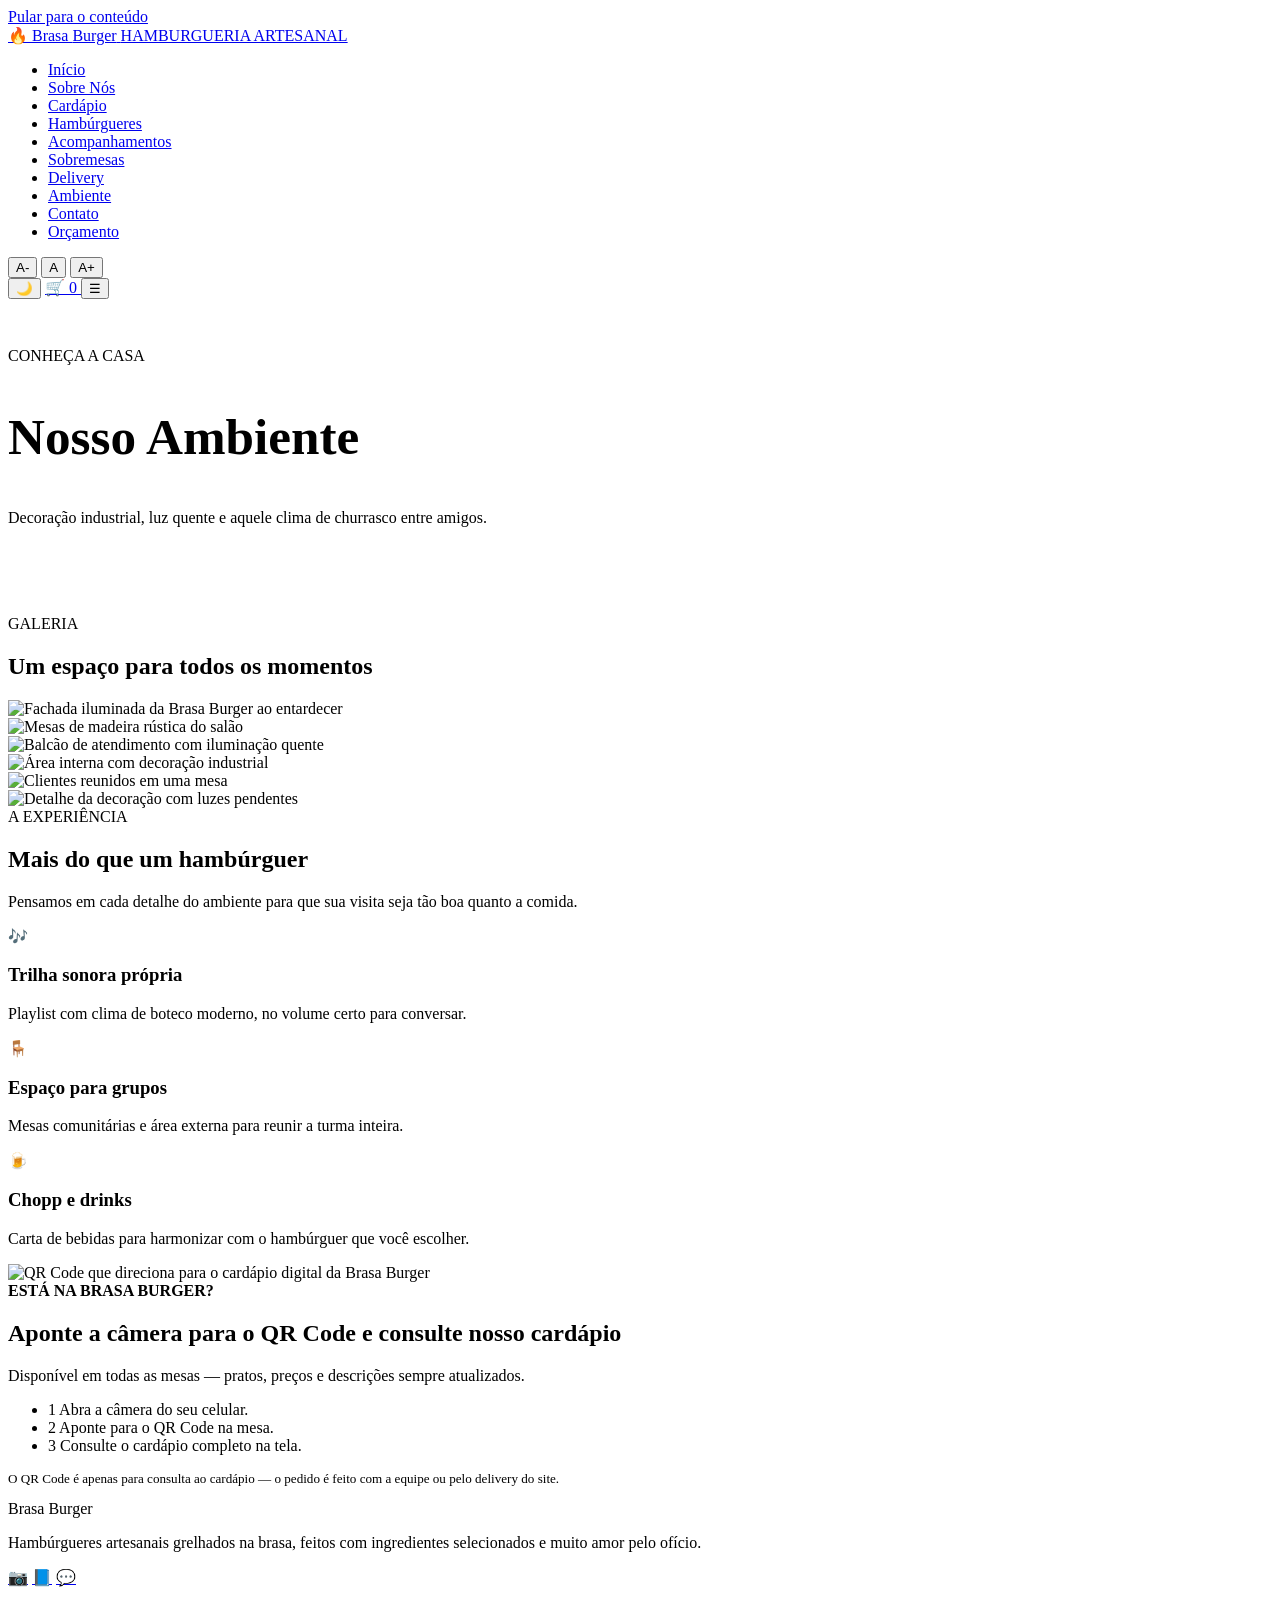
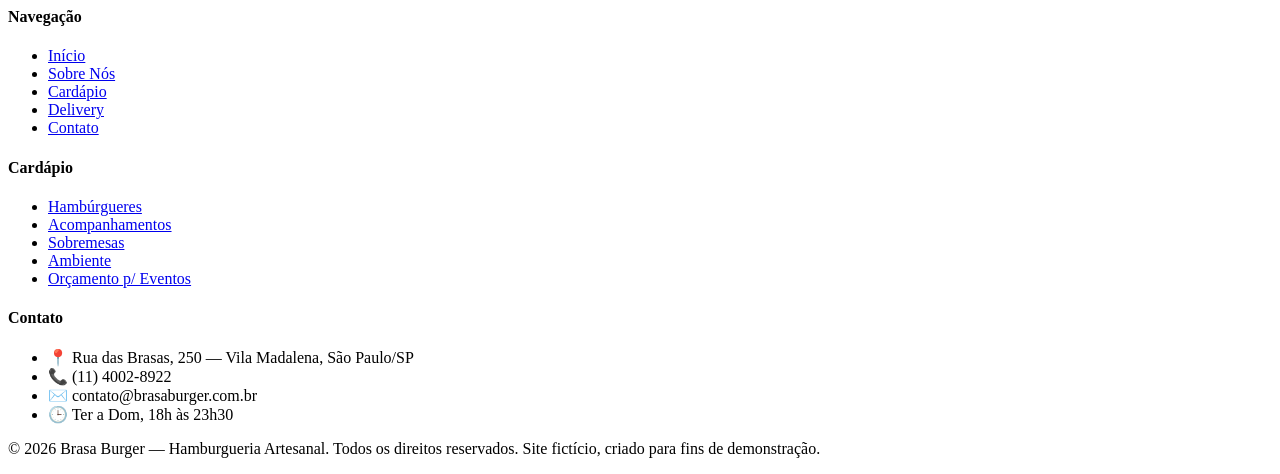
==== ambiente.html @ a55f93aa "Add files via upload" ====
<!DOCTYPE html>
<html lang="pt-BR">
<head>
  <meta charset="UTF-8">
  <meta name="viewport" content="width=device-width, initial-scale=1.0">
  <title>Ambiente | Brasa Burger</title>
  <meta name="description" content="Conheça o ambiente aconchegante e a decoração industrial da Brasa Burger.">
  <link rel="icon" href="data:image/svg+xml,<svg xmlns=%22http://www.w3.org/2000/svg%22 viewBox=%220 0 100 100%22><text y=%22.9em%22 font-size=%2290%22>🔥</text></svg>">
  <link rel="stylesheet" href="css/style.css">
  
</head>
<body>
  <a class="skip-link" href="#conteudo">Pular para o conteúdo</a>
  <header class="site-header">
    <div class="container header-inner">
      <a href="index.html" class="logo" aria-label="Brasa Burger - página inicial">
        🔥 Brasa <span class="brasa-fire">Burger</span>
        <span class="logo-tag">HAMBURGUERIA ARTESANAL</span>
      </a>

      <nav class="main-nav" id="main-nav" aria-label="Navegação principal">
        <ul>
          <li><a href="index.html">Início</a></li>
          <li><a href="sobre.html">Sobre Nós</a></li>
          <li><a href="cardapio.html">Cardápio</a></li>
          <li><a href="hamburgueres.html">Hambúrgueres</a></li>
          <li><a href="acompanhamentos.html">Acompanhamentos</a></li>
          <li><a href="sobremesas.html">Sobremesas</a></li>
          <li><a href="delivery.html">Delivery</a></li>
          <li><a href="ambiente.html" aria-current="page">Ambiente</a></li>
          <li><a href="contato.html">Contato</a></li>
          <li><a href="orcamento.html">Orçamento</a></li>
        </ul>
      </nav>

      <div class="header-actions">
        <div class="a11y-controls" role="group" aria-label="Ajustar tamanho da fonte">
          <button type="button" data-font="dec" aria-label="Diminuir fonte">A-</button>
          <button type="button" data-font="reset" aria-label="Tamanho de fonte padrão">A</button>
          <button type="button" data-font="inc" aria-label="Aumentar fonte">A+</button>
        </div>
        <button type="button" class="theme-toggle" aria-label="Ativar modo escuro">🌙</button>
        <a href="delivery.html" class="cart-link" aria-label="Ver carrinho de delivery">
          🛒
          <span class="cart-count" data-cart-count aria-hidden="true">0</span>
        </a>
        <button type="button" class="menu-toggle" aria-expanded="false" aria-controls="main-nav" aria-label="Abrir menu de navegação">☰</button>
      </div>
    </div>
  </header>

  <main id="conteudo">

    <section class="hero" style="padding:3rem 0 2.5rem;">
      <div class="container">
        <span class="hero-eyebrow">CONHEÇA A CASA</span>
        <h1 style="font-size:clamp(2.2rem,5vw,3.2rem);">Nosso Ambiente</h1>
        <p class="hero-lead">Decoração industrial, luz quente e aquele clima de churrasco entre amigos.</p>
      </div>
    </section>

    <section style="padding-top:2rem;">
      <div class="container">
        <div class="section-head">
          <span class="eyebrow">GALERIA</span>
          <h2>Um espaço para todos os momentos</h2>
        </div>
        <div class="galeria-grid">
          <div class="galeria-item big"><img src="https://images.unsplash.com/photo-1552566626-52f8b828add9?auto=format&fit=crop&w=900&q=80" alt="Fachada iluminada da Brasa Burger ao entardecer"></div>
          <div class="galeria-item"><img src="https://images.unsplash.com/photo-1414235077428-338989a2e8c0?auto=format&fit=crop&w=500&q=80" alt="Mesas de madeira rústica do salão"></div>
          <div class="galeria-item"><img src="https://images.unsplash.com/photo-1517248135467-4c7edcad34c4?auto=format&fit=crop&w=500&q=80" alt="Balcão de atendimento com iluminação quente"></div>
          <div class="galeria-item"><img src="https://images.unsplash.com/photo-1466978913421-dad2ebd01d17?auto=format&fit=crop&w=500&q=80" alt="Área interna com decoração industrial"></div>
          <div class="galeria-item"><img src="https://images.unsplash.com/photo-1466978913421-dad2ebd01d17?auto=format&fit=crop&w=500&q=80" alt="Clientes reunidos em uma mesa"></div>
          <div class="galeria-item"><img src="https://images.unsplash.com/photo-1414235077428-338989a2e8c0?auto=format&fit=crop&w=500&q=80" alt="Detalhe da decoração com luzes pendentes"></div>
        </div>
      </div>
    </section>

    <section class="section-alt" aria-labelledby="experiencia-titulo">
      <div class="container">
        <div class="section-head center">
          <span class="eyebrow">A EXPERIÊNCIA</span>
          <h2 id="experiencia-titulo">Mais do que um hambúrguer</h2>
          <p>Pensamos em cada detalhe do ambiente para que sua visita seja tão boa quanto a comida.</p>
        </div>
        <div class="grid grid-3">
          <div class="feature-card reveal">
            <span class="icon">🎶</span>
            <h3>Trilha sonora própria</h3>
            <p>Playlist com clima de boteco moderno, no volume certo para conversar.</p>
          </div>
          <div class="feature-card reveal">
            <span class="icon">🪑</span>
            <h3>Espaço para grupos</h3>
            <p>Mesas comunitárias e área externa para reunir a turma inteira.</p>
          </div>
          <div class="feature-card reveal">
            <span class="icon">🍺</span>
            <h3>Chopp e drinks</h3>
            <p>Carta de bebidas para harmonizar com o hambúrguer que você escolher.</p>
          </div>
        </div>
      </div>
    </section>

    <section aria-labelledby="qr-amb-titulo">
      <div class="container">
        <div class="qr-section">
          <div class="qr-box">
            <img src="https://api.qrserver.com/v1/create-qr-code/?size=220x220&color=1a1410&data=https://brasaburger.com.br/cardapio.html" alt="QR Code que direciona para o cardápio digital da Brasa Burger" width="190" height="190">
          </div>
          <div>
            <span class="eyebrow" style="color:var(--dourado);font-weight:800;display:block;margin-bottom:.5rem;">ESTÁ NA BRASA BURGER?</span>
            <h2 id="qr-amb-titulo">Aponte a câmera para o QR Code e consulte nosso cardápio</h2>
            <p>Disponível em todas as mesas — pratos, preços e descrições sempre atualizados.</p>
            <ul class="qr-steps">
              <li><span class="num">1</span> Abra a câmera do seu celular.</li>
              <li><span class="num">2</span> Aponte para o QR Code na mesa.</li>
              <li><span class="num">3</span> Consulte o cardápio completo na tela.</li>
            </ul>
            <p style="font-size:0.82rem;margin-top:1rem;">O QR Code é apenas para consulta ao cardápio — o pedido é feito com a equipe ou pelo delivery do site.</p>
          </div>
        </div>
      </div>
    </section>

  </main>
  <footer class="site-footer">
    <div class="container footer-grid">
      <div>
        <div class="footer-logo">Brasa <span>Burger</span></div>
        <p>Hambúrgueres artesanais grelhados na brasa, feitos com ingredientes selecionados e muito amor pelo ofício.</p>
        <div class="footer-social">
          <a href="https://instagram.com" target="_blank" rel="noopener" aria-label="Instagram da Brasa Burger">📷</a>
          <a href="https://facebook.com" target="_blank" rel="noopener" aria-label="Facebook da Brasa Burger">📘</a>
          <a href="https://wa.me/5511999998888" target="_blank" rel="noopener" aria-label="WhatsApp da Brasa Burger">💬</a>
        </div>
      </div>
      <div>
        <h4>Navegação</h4>
        <ul>
          <li><a href="index.html">Início</a></li>
          <li><a href="sobre.html">Sobre Nós</a></li>
          <li><a href="cardapio.html">Cardápio</a></li>
          <li><a href="delivery.html">Delivery</a></li>
          <li><a href="contato.html">Contato</a></li>
        </ul>
      </div>
      <div>
        <h4>Cardápio</h4>
        <ul>
          <li><a href="hamburgueres.html">Hambúrgueres</a></li>
          <li><a href="acompanhamentos.html">Acompanhamentos</a></li>
          <li><a href="sobremesas.html">Sobremesas</a></li>
          <li><a href="ambiente.html">Ambiente</a></li>
          <li><a href="orcamento.html">Orçamento p/ Eventos</a></li>
        </ul>
      </div>
      <div>
        <h4>Contato</h4>
        <ul>
          <li>📍 Rua das Brasas, 250 — Vila Madalena, São Paulo/SP</li>
          <li>📞 (11) 4002-8922</li>
          <li>✉️ contato@brasaburger.com.br</li>
          <li>🕒 Ter a Dom, 18h às 23h30</li>
        </ul>
      </div>
    </div>
    <div class="container footer-bottom">
      <p class="mb-0">&copy; 2026 Brasa Burger — Hamburgueria Artesanal. Todos os direitos reservados. Site fictício, criado para fins de demonstração.</p>
    </div>
  </footer>

  <script src="js/script.js"></script>
</body>
</html>
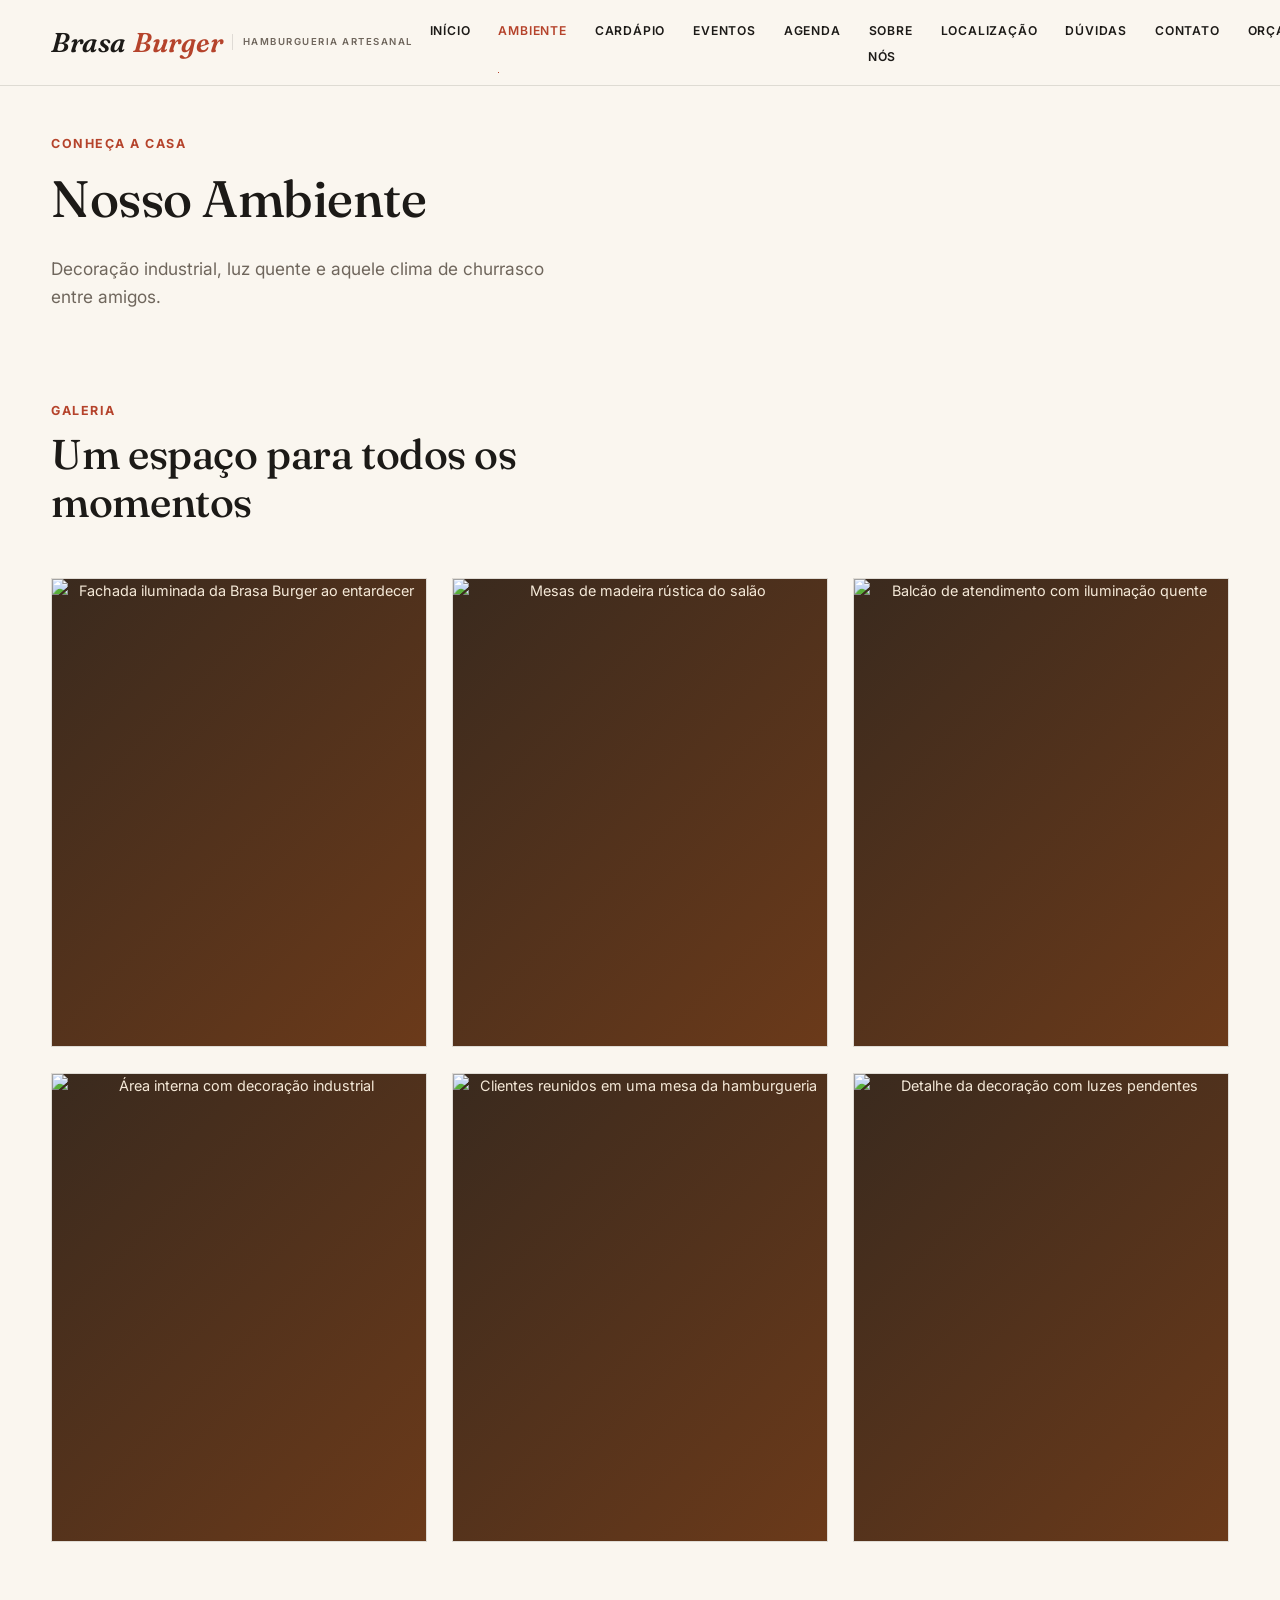
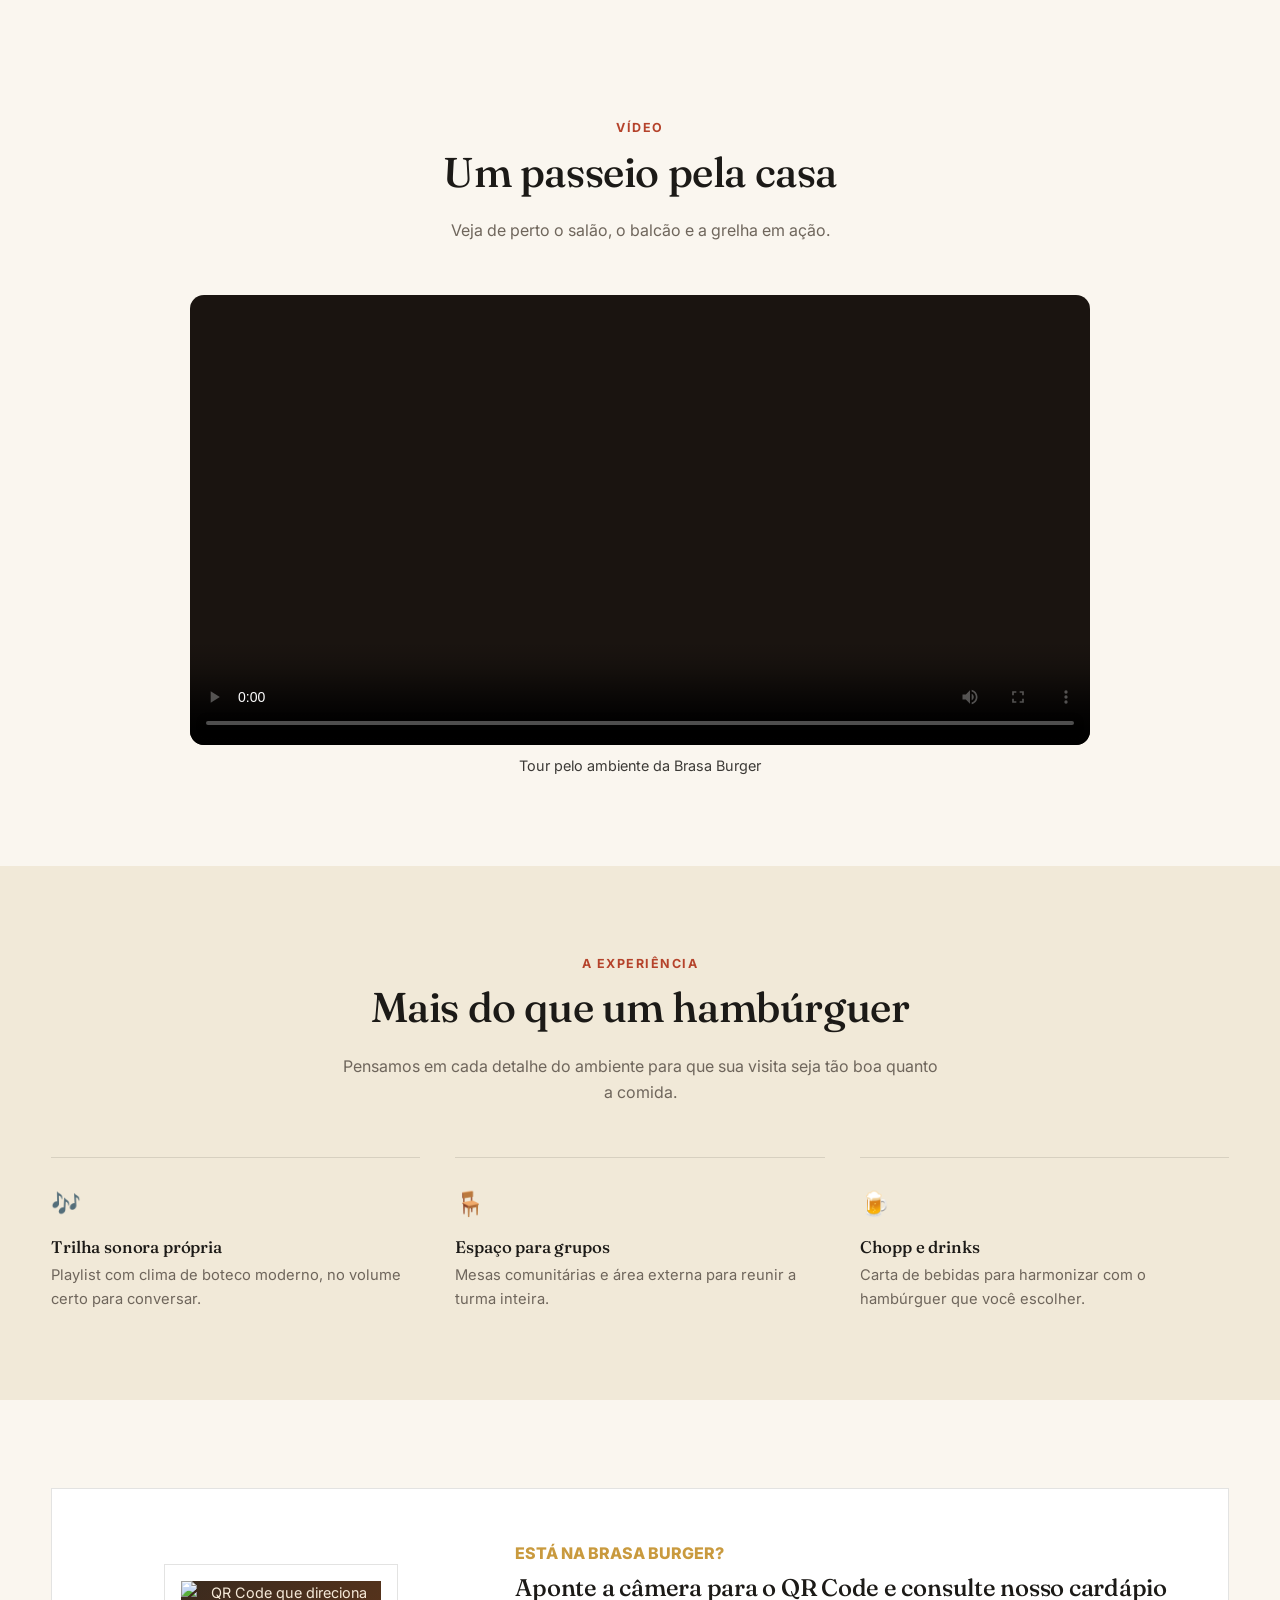
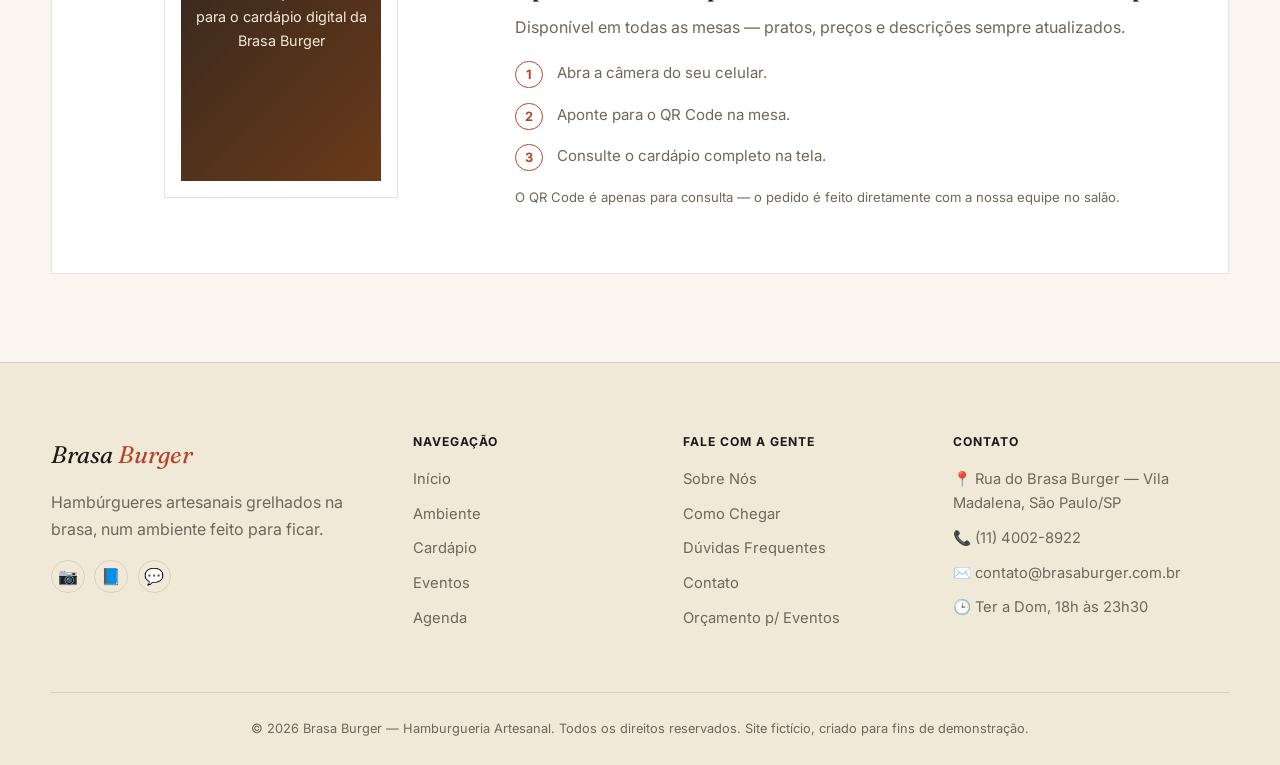
==== commit 79dc0411: "Add files via upload" ====
--- a/ambiente.html
+++ b/ambiente.html
@@ -8,26 +8,32 @@
   <link rel="icon" href="data:image/svg+xml,<svg xmlns=%22http://www.w3.org/2000/svg%22 viewBox=%220 0 100 100%22><text y=%22.9em%22 font-size=%2290%22>🔥</text></svg>">
   <link rel="stylesheet" href="css/style.css">
   
+  <style>
+    .midia-box{max-width:900px;margin:0 auto}
+    .midia-box video{width:100%;border-radius:14px;background:#1a1410;display:block}
+    .midia-box audio{width:100%;display:block;margin-top:.8rem}
+    .midia-box figcaption{margin-top:.6rem;font-size:.9rem;opacity:.85;text-align:center}
+  </style>
 </head>
 <body>
   <a class="skip-link" href="#conteudo">Pular para o conteúdo</a>
   <header class="site-header">
     <div class="container header-inner">
       <a href="index.html" class="logo" aria-label="Brasa Burger - página inicial">
-        🔥 Brasa <span class="brasa-fire">Burger</span>
+        Brasa <span class="brasa-fire">Burger</span>
         <span class="logo-tag">HAMBURGUERIA ARTESANAL</span>
       </a>
 
       <nav class="main-nav" id="main-nav" aria-label="Navegação principal">
         <ul>
           <li><a href="index.html">Início</a></li>
+          <li><a href="ambiente.html" aria-current="page">Ambiente</a></li>
+          <li><a href="cardapio.html">Cardápio</a></li>
+          <li><a href="eventos.html">Eventos</a></li>
+          <li><a href="agenda.html">Agenda</a></li>
           <li><a href="sobre.html">Sobre Nós</a></li>
-          <li><a href="cardapio.html">Cardápio</a></li>
-          <li><a href="hamburgueres.html">Hambúrgueres</a></li>
-          <li><a href="acompanhamentos.html">Acompanhamentos</a></li>
-          <li><a href="sobremesas.html">Sobremesas</a></li>
-          <li><a href="delivery.html">Delivery</a></li>
-          <li><a href="ambiente.html" aria-current="page">Ambiente</a></li>
+          <li><a href="localizacao.html">Localização</a></li>
+          <li><a href="faq.html">Dúvidas</a></li>
           <li><a href="contato.html">Contato</a></li>
           <li><a href="orcamento.html">Orçamento</a></li>
         </ul>
@@ -40,10 +46,6 @@
           <button type="button" data-font="inc" aria-label="Aumentar fonte">A+</button>
         </div>
         <button type="button" class="theme-toggle" aria-label="Ativar modo escuro">🌙</button>
-        <a href="delivery.html" class="cart-link" aria-label="Ver carrinho de delivery">
-          🛒
-          <span class="cart-count" data-cart-count aria-hidden="true">0</span>
-        </a>
         <button type="button" class="menu-toggle" aria-expanded="false" aria-controls="main-nav" aria-label="Abrir menu de navegação">☰</button>
       </div>
     </div>
@@ -65,14 +67,49 @@
           <span class="eyebrow">GALERIA</span>
           <h2>Um espaço para todos os momentos</h2>
         </div>
-        <div class="galeria-grid">
-          <div class="galeria-item big"><img src="https://images.unsplash.com/photo-1552566626-52f8b828add9?auto=format&fit=crop&w=900&q=80" alt="Fachada iluminada da Brasa Burger ao entardecer"></div>
-          <div class="galeria-item"><img src="https://images.unsplash.com/photo-1414235077428-338989a2e8c0?auto=format&fit=crop&w=500&q=80" alt="Mesas de madeira rústica do salão"></div>
-          <div class="galeria-item"><img src="https://images.unsplash.com/photo-1517248135467-4c7edcad34c4?auto=format&fit=crop&w=500&q=80" alt="Balcão de atendimento com iluminação quente"></div>
-          <div class="galeria-item"><img src="https://images.unsplash.com/photo-1466978913421-dad2ebd01d17?auto=format&fit=crop&w=500&q=80" alt="Área interna com decoração industrial"></div>
-          <div class="galeria-item"><img src="https://images.unsplash.com/photo-1466978913421-dad2ebd01d17?auto=format&fit=crop&w=500&q=80" alt="Clientes reunidos em uma mesa"></div>
-          <div class="galeria-item"><img src="https://images.unsplash.com/photo-1414235077428-338989a2e8c0?auto=format&fit=crop&w=500&q=80" alt="Detalhe da decoração com luzes pendentes"></div>
-        </div>
+        <div class="ambiente-grid">
+          <figure class="ambiente-card">
+            <img src="img/ambiente/ambiente.jfif" alt="Fachada iluminada da Brasa Burger ao entardecer">
+            <figcaption><span>Fachada</span>Nossa entrada ao entardecer</figcaption>
+          </figure>
+          <figure class="ambiente-card">
+            <img src="img/ambiente/mesas.jpg" alt="Mesas de madeira rústica do salão">
+            <figcaption><span>Mesas</span>Madeira maciça e conforto</figcaption>
+          </figure>
+          <figure class="ambiente-card">
+            <img src="img/ambiente/balcao.jfif" alt="Balcão de atendimento com iluminação quente">
+            <figcaption><span>Balcão</span>Onde tudo começa</figcaption>
+          </figure>
+          <figure class="ambiente-card">
+            <img src="img/ambiente/decoracao.jpg" alt="Área interna com decoração industrial">
+            <figcaption><span>Decoração</span>Estilo industrial aconchegante</figcaption>
+          </figure>
+          <figure class="ambiente-card">
+            <img src="img/ambiente/clientes.jpg" alt="Clientes reunidos em uma mesa da hamburgueria">
+            <figcaption><span>Clientes</span>Momentos compartilhados</figcaption>
+          </figure>
+          <figure class="ambiente-card">
+            <img src="img/ambiente/detalhes.jfif" alt="Detalhe da decoração com luzes pendentes">
+            <figcaption><span>Detalhes</span>Luz quente, clima intimista</figcaption>
+          </figure>
+        </div>
+      </div>
+    </section>
+
+    <section aria-labelledby="video-titulo">
+      <div class="container">
+        <div class="section-head center">
+          <span class="eyebrow">VÍDEO</span>
+          <h2 id="video-titulo">Um passeio pela casa</h2>
+          <p>Veja de perto o salão, o balcão e a grelha em ação.</p>
+        </div>
+        <figure class="midia-box">
+          <video controls preload="metadata" poster="img/ambiente/capa.jfif">
+            <source src="video/video.mp4" type="video/mp4">
+            Seu navegador não suporta vídeo HTML5.
+          </video>
+          <figcaption>Tour pelo ambiente da Brasa Burger</figcaption>
+        </figure>
       </div>
     </section>
 
@@ -84,17 +121,17 @@
           <p>Pensamos em cada detalhe do ambiente para que sua visita seja tão boa quanto a comida.</p>
         </div>
         <div class="grid grid-3">
-          <div class="feature-card reveal">
+          <div class="feature-card">
             <span class="icon">🎶</span>
             <h3>Trilha sonora própria</h3>
             <p>Playlist com clima de boteco moderno, no volume certo para conversar.</p>
           </div>
-          <div class="feature-card reveal">
+          <div class="feature-card">
             <span class="icon">🪑</span>
             <h3>Espaço para grupos</h3>
             <p>Mesas comunitárias e área externa para reunir a turma inteira.</p>
           </div>
-          <div class="feature-card reveal">
+          <div class="feature-card">
             <span class="icon">🍺</span>
             <h3>Chopp e drinks</h3>
             <p>Carta de bebidas para harmonizar com o hambúrguer que você escolher.</p>
@@ -107,7 +144,7 @@
       <div class="container">
         <div class="qr-section">
           <div class="qr-box">
-            <img src="https://api.qrserver.com/v1/create-qr-code/?size=220x220&color=1a1410&data=https://brasaburger.com.br/cardapio.html" alt="QR Code que direciona para o cardápio digital da Brasa Burger" width="190" height="190">
+            <img src="img/qr-cardapio.png" alt="QR Code que direciona para o cardápio digital da Brasa Burger" width="190" height="190">
           </div>
           <div>
             <span class="eyebrow" style="color:var(--dourado);font-weight:800;display:block;margin-bottom:.5rem;">ESTÁ NA BRASA BURGER?</span>
@@ -118,18 +155,19 @@
               <li><span class="num">2</span> Aponte para o QR Code na mesa.</li>
               <li><span class="num">3</span> Consulte o cardápio completo na tela.</li>
             </ul>
-            <p style="font-size:0.82rem;margin-top:1rem;">O QR Code é apenas para consulta ao cardápio — o pedido é feito com a equipe ou pelo delivery do site.</p>
+            <p style="font-size:0.82rem;margin-top:1rem;">O QR Code é apenas para consulta — o pedido é feito diretamente com a nossa equipe no salão.</p>
           </div>
         </div>
       </div>
     </section>
 
   </main>
+
   <footer class="site-footer">
     <div class="container footer-grid">
       <div>
         <div class="footer-logo">Brasa <span>Burger</span></div>
-        <p>Hambúrgueres artesanais grelhados na brasa, feitos com ingredientes selecionados e muito amor pelo ofício.</p>
+        <p>Hambúrgueres artesanais grelhados na brasa, num ambiente feito para ficar.</p>
         <div class="footer-social">
           <a href="https://instagram.com" target="_blank" rel="noopener" aria-label="Instagram da Brasa Burger">📷</a>
           <a href="https://facebook.com" target="_blank" rel="noopener" aria-label="Facebook da Brasa Burger">📘</a>
@@ -140,26 +178,26 @@
         <h4>Navegação</h4>
         <ul>
           <li><a href="index.html">Início</a></li>
+          <li><a href="ambiente.html">Ambiente</a></li>
+          <li><a href="cardapio.html">Cardápio</a></li>
+          <li><a href="eventos.html">Eventos</a></li>
+          <li><a href="agenda.html">Agenda</a></li>
+        </ul>
+      </div>
+      <div>
+        <h4>Fale com a gente</h4>
+        <ul>
           <li><a href="sobre.html">Sobre Nós</a></li>
-          <li><a href="cardapio.html">Cardápio</a></li>
-          <li><a href="delivery.html">Delivery</a></li>
+          <li><a href="localizacao.html">Como Chegar</a></li>
+          <li><a href="faq.html">Dúvidas Frequentes</a></li>
           <li><a href="contato.html">Contato</a></li>
-        </ul>
-      </div>
-      <div>
-        <h4>Cardápio</h4>
-        <ul>
-          <li><a href="hamburgueres.html">Hambúrgueres</a></li>
-          <li><a href="acompanhamentos.html">Acompanhamentos</a></li>
-          <li><a href="sobremesas.html">Sobremesas</a></li>
-          <li><a href="ambiente.html">Ambiente</a></li>
           <li><a href="orcamento.html">Orçamento p/ Eventos</a></li>
         </ul>
       </div>
       <div>
         <h4>Contato</h4>
         <ul>
-          <li>📍 Rua das Brasas, 250 — Vila Madalena, São Paulo/SP</li>
+          <li>📍 Rua do Brasa Burger — Vila Madalena, São Paulo/SP</li>
           <li>📞 (11) 4002-8922</li>
           <li>✉️ contato@brasaburger.com.br</li>
           <li>🕒 Ter a Dom, 18h às 23h30</li>
--- a/css/style.css
+++ b/css/style.css
@@ -0,0 +1,844 @@
+/* ==========================================================================
+   BRASA BURGER — Design System (clean edition)
+   Inspirado em hamburguerias premium/minimalistas: fundo claro, tipografia
+   serifada refinada, muito respiro, acentos em terracota usados com moderação.
+   ========================================================================== */
+
+@import url('https://fonts.googleapis.com/css2?family=Fraunces:opsz,wght@9..144,400;9..144,500;9..144,600;9..144,700&family=Inter:wght@400;500;600;700;800&display=swap');
+
+:root {
+  /* Paleta base — clean */
+  --creme: #faf6ef;
+  --creme-2: #f1e9d8;
+  --branco: #ffffff;
+  --tinta: #1c1a17;
+  --tinta-suave: #6f665c;
+  --linha: rgba(28, 26, 23, 0.12);
+  --terracota: #b5432b;
+  --terracota-escura: #8f3220;
+  --dourado: #c99a3e;
+  --sucesso: #3f8f5c;
+  --erro: #b7362a;
+
+  /* Tema claro (padrão) */
+  --bg: var(--creme);
+  --bg-alt: var(--creme-2);
+  --bg-elev: var(--branco);
+  --texto: var(--tinta);
+  --texto-suave: var(--tinta-suave);
+  --borda: var(--linha);
+  --header-bg: rgba(250, 246, 239, 0.92);
+  --card-shadow: 0 1px 2px rgba(28,26,23,0.04);
+  --card-shadow-hover: 0 18px 34px rgba(28,26,23,0.1);
+  --overlay: rgba(20, 18, 15, 0.55);
+  --brasa: var(--terracota);
+  --brasa-escura: var(--terracota-escura);
+  --fogo: var(--terracota);
+  --carvao: var(--tinta);
+  --carvao-2: #241f19;
+  --carvao-3: #2c261e;
+  --cinza-texto: var(--tinta-suave);
+  --texto-escuro: var(--tinta);
+  --texto-claro: var(--creme);
+
+  --f-display: 'Fraunces', 'Georgia', serif;
+  --f-body: 'Inter', -apple-system, BlinkMacSystemFont, 'Segoe UI', sans-serif;
+
+  --font-scale: 1;
+
+  --raio: 4px;
+  --raio-lg: 6px;
+  --dur: 0.3s;
+}
+
+[data-theme="dark"] {
+  --bg: #17140f;
+  --bg-alt: #1e1913;
+  --bg-elev: #1f1a14;
+  --texto: #f5efe4;
+  --texto-suave: #b7ab9a;
+  --borda: rgba(245, 239, 228, 0.14);
+  --header-bg: rgba(23, 20, 15, 0.94);
+  --card-shadow: 0 1px 2px rgba(0,0,0,0.3);
+  --card-shadow-hover: 0 18px 34px rgba(0,0,0,0.45);
+  --overlay: rgba(0, 0, 0, 0.7);
+  --carvao-2: #241f19;
+  --carvao-3: #2c261e;
+  --texto-escuro: #f5efe4;
+  --texto-claro: #f5efe4;
+  --cinza-texto: #b7ab9a;
+}
+
+@media (prefers-reduced-motion: reduce) {
+  *, *::before, *::after {
+    animation-duration: 0.001ms !important;
+    animation-iteration-count: 1 !important;
+    transition-duration: 0.001ms !important;
+    scroll-behavior: auto !important;
+  }
+}
+
+/* ---------- Reset ---------- */
+*, *::before, *::after { box-sizing: border-box; }
+html { scroll-behavior: smooth; }
+body {
+  margin: 0;
+  font-family: var(--f-body);
+  background: var(--bg);
+  color: var(--texto);
+  font-size: calc(16px * var(--font-scale));
+  line-height: 1.65;
+  transition: background var(--dur) ease, color var(--dur) ease;
+  -webkit-font-smoothing: antialiased;
+}
+img { max-width: 100%; display: block; }
+h1, h2, h3, h4 {
+  font-family: var(--f-display);
+  font-weight: 500;
+  line-height: 1.15;
+  letter-spacing: -0.01em;
+  margin: 0 0 0.5em;
+  color: var(--texto);
+}
+p { margin: 0 0 1em; color: var(--texto-suave); }
+a { color: inherit; text-decoration: none; }
+ul { list-style: none; margin: 0; padding: 0; }
+button { font-family: inherit; cursor: pointer; }
+input, select, textarea { font-family: inherit; font-size: 1rem; }
+
+:focus-visible {
+  outline: 2px solid var(--terracota);
+  outline-offset: 3px;
+  border-radius: 2px;
+}
+
+.container { width: min(1180px, 92%); margin: 0 auto; }
+
+/* ---------- Skip link ---------- */
+.skip-link {
+  position: absolute;
+  left: -999px;
+  top: 0;
+  background: var(--tinta);
+  color: var(--creme);
+  padding: 0.8em 1.4em;
+  font-weight: 700;
+  z-index: 999;
+}
+.skip-link:focus { left: 0; }
+
+/* ---------- Header ---------- */
+.site-header {
+  position: sticky;
+  top: 0;
+  z-index: 500;
+  background: var(--header-bg);
+  backdrop-filter: blur(10px);
+  border-bottom: 1px solid var(--borda);
+}
+.header-inner {
+  display: flex;
+  align-items: center;
+  justify-content: space-between;
+  gap: 1rem;
+  padding: 1rem 0;
+}
+.logo {
+  display: flex;
+  align-items: baseline;
+  gap: 0.4rem;
+  font-family: var(--f-display);
+  font-style: italic;
+  font-weight: 600;
+  font-size: clamp(1.35rem, 2.2vw, 1.7rem);
+  color: var(--texto);
+  white-space: nowrap;
+}
+.logo span.brasa-fire { color: var(--terracota); font-style: italic; }
+.logo .logo-tag {
+  font-family: var(--f-body);
+  font-style: normal;
+  font-size: 0.6rem;
+  font-weight: 600;
+  color: var(--texto-suave);
+  letter-spacing: 1.5px;
+  align-self: center;
+  border-left: 1px solid var(--borda);
+  padding-left: 0.6rem;
+  margin-left: 0.2rem;
+}
+
+.main-nav { display: flex; align-items: center; gap: 1.6rem; }
+.main-nav ul { display: flex; gap: 1.7rem; }
+.main-nav a {
+  color: var(--texto);
+  font-weight: 600;
+  font-size: 0.76rem;
+  letter-spacing: 0.8px;
+  text-transform: uppercase;
+  padding: 0.4rem 0.05rem;
+  position: relative;
+}
+.main-nav a::after {
+  content: "";
+  position: absolute;
+  left: 0; bottom: -2px;
+  width: 0; height: 1px;
+  background: var(--terracota);
+  transition: width var(--dur) ease;
+}
+.main-nav a:hover::after,
+.main-nav a[aria-current="page"]::after { width: 100%; }
+.main-nav a[aria-current="page"] { color: var(--terracota); }
+
+.header-actions { display: flex; align-items: center; gap: 0.5rem; }
+
+.a11y-controls {
+  display: flex;
+  align-items: center;
+  gap: 0.15rem;
+  border: 1px solid var(--borda);
+  border-radius: 999px;
+  padding: 0.2rem;
+}
+.a11y-controls button {
+  background: transparent;
+  border: none;
+  color: var(--texto);
+  width: 1.9rem;
+  height: 1.9rem;
+  border-radius: 999px;
+  font-weight: 700;
+  font-size: 0.75rem;
+  transition: background var(--dur), color var(--dur);
+}
+.a11y-controls button:hover { background: var(--tinta); color: var(--creme); }
+[data-theme="dark"] .a11y-controls button:hover { background: var(--terracota); color: #fff; }
+
+.theme-toggle {
+  background: transparent;
+  border: 1px solid var(--borda);
+  color: var(--texto);
+  width: 2.3rem;
+  height: 2.3rem;
+  border-radius: 999px;
+  display: grid;
+  place-items: center;
+  font-size: 1rem;
+  transition: transform var(--dur), border-color var(--dur);
+}
+.theme-toggle:hover { border-color: var(--terracota); transform: rotate(10deg); }
+
+.cart-link {
+  position: relative;
+  background: transparent;
+  border: 1px solid var(--borda);
+  color: var(--texto);
+  width: 2.3rem;
+  height: 2.3rem;
+  border-radius: 999px;
+  display: grid;
+  place-items: center;
+  font-size: 1rem;
+  transition: border-color var(--dur), transform var(--dur);
+}
+.cart-link:hover { border-color: var(--terracota); transform: translateY(-1px); }
+.cart-count {
+  position: absolute;
+  top: -6px; right: -6px;
+  background: var(--terracota);
+  color: #fff;
+  font-size: 0.65rem;
+  font-weight: 800;
+  min-width: 1.1rem;
+  height: 1.1rem;
+  border-radius: 999px;
+  display: grid;
+  place-items: center;
+  padding: 0 3px;
+}
+
+.menu-toggle {
+  display: none;
+  background: transparent;
+  border: none;
+  color: var(--texto);
+  font-size: 1.4rem;
+  width: 2.3rem;
+  height: 2.3rem;
+}
+
+/* ---------- Botões ---------- */
+.btn {
+  display: inline-flex;
+  align-items: center;
+  justify-content: center;
+  gap: 0.5rem;
+  padding: 0.85rem 1.8rem;
+  border-radius: var(--raio-lg);
+  font-weight: 700;
+  font-size: 0.85rem;
+  letter-spacing: 0.3px;
+  text-transform: uppercase;
+  border: 1.5px solid transparent;
+  transition: transform var(--dur) ease, background var(--dur) ease, color var(--dur) ease, border-color var(--dur) ease;
+  cursor: pointer;
+}
+.btn-primary { background: var(--terracota); color: #fff; }
+.btn-primary:hover { background: var(--terracota-escura); transform: translateY(-2px); }
+.btn-secondary { background: transparent; border-color: var(--tinta); color: var(--texto); }
+.btn-secondary:hover { background: var(--tinta); color: var(--creme); border-color: var(--tinta); transform: translateY(-2px); }
+[data-theme="dark"] .btn-secondary { border-color: var(--texto); }
+[data-theme="dark"] .btn-secondary:hover { background: var(--texto); color: var(--bg); }
+.btn-dark { background: var(--tinta); color: var(--creme); }
+.btn-dark:hover { background: var(--terracota); transform: translateY(-2px); }
+.btn-block { width: 100%; }
+.btn:disabled { opacity: 0.45; cursor: not-allowed; transform: none !important; }
+.btn-sm { padding: 0.55rem 1rem; font-size: 0.7rem; }
+
+/* ---------- Hero ---------- */
+.hero {
+  position: relative;
+  background: var(--bg);
+  color: var(--texto);
+  overflow: hidden;
+  padding: 4.5rem 0 5rem;
+}
+.hero-grid {
+  position: relative;
+  display: grid;
+  grid-template-columns: 1fr 1fr;
+  gap: 4rem;
+  align-items: center;
+}
+.hero-eyebrow {
+  color: var(--terracota);
+  font-weight: 700;
+  font-size: 0.78rem;
+  letter-spacing: 1.5px;
+  text-transform: uppercase;
+  margin-bottom: 1rem;
+  display: block;
+}
+.hero h1 {
+  font-size: clamp(2.4rem, 5vw, 3.8rem);
+  color: var(--texto);
+  font-weight: 500;
+}
+.hero h1 em { font-style: italic; color: var(--terracota); }
+.hero-lead { font-size: 1.08rem; color: var(--texto-suave); max-width: 46ch; }
+.hero-actions { display: flex; gap: 1rem; flex-wrap: wrap; margin-top: 2rem; }
+.hero-media {
+  position: relative;
+  overflow: hidden;
+  aspect-ratio: 4/5;
+  border: 1px solid var(--borda);
+}
+.hero-media img { width: 100%; height: 100%; object-fit: cover; }
+.hero-badge {
+  position: absolute;
+  bottom: 1rem; left: 1rem;
+  background: var(--bg-elev);
+  color: var(--texto);
+  font-family: var(--f-display);
+  font-style: italic;
+  font-size: 0.9rem;
+  padding: 0.7rem 1.1rem;
+  border: 1px solid var(--borda);
+}
+
+/* Divisor discreto */
+.flame-divider {
+  height: 1px;
+  width: 100%;
+  background: var(--borda);
+  margin: 0;
+}
+
+/* ---------- Seções gerais ---------- */
+section { padding: 5.5rem 0; }
+.section-alt { background: var(--bg-alt); }
+.section-dark { background: var(--tinta); color: var(--creme); }
+.section-dark p { color: #cfc6b8; }
+.section-dark h2, .section-dark h3 { color: var(--creme); }
+[data-theme="dark"] .section-dark { background: #0f0d0a; }
+
+.section-head { max-width: 60ch; margin-bottom: 3.2rem; }
+.section-head .eyebrow {
+  color: var(--terracota);
+  font-weight: 700;
+  font-size: 0.78rem;
+  letter-spacing: 1.5px;
+  text-transform: uppercase;
+  margin-bottom: 0.6rem;
+  display: block;
+}
+.section-dark .section-head .eyebrow { color: var(--dourado); }
+.section-head h2 { font-size: clamp(1.9rem, 3.6vw, 2.6rem); }
+.section-head.center { margin-left: auto; margin-right: auto; text-align: center; }
+
+/* ---------- Grid utilitário ---------- */
+.grid { display: grid; gap: 2.2rem; }
+.grid-3 { grid-template-columns: repeat(3, 1fr); }
+.grid-4 { grid-template-columns: repeat(4, 1fr); }
+.grid-2 { grid-template-columns: repeat(2, 1fr); }
+
+/* ---------- Feature (por quê / diferenciais) — minimalista ---------- */
+.feature-card {
+  padding: 1.6rem 0 0;
+  border-top: 1px solid var(--borda);
+  transition: transform var(--dur) ease;
+}
+.feature-card:hover { transform: translateY(-3px); }
+.feature-card .icon { font-size: 1.5rem; margin-bottom: 0.9rem; display: block; }
+.feature-card h3 { font-size: 1.05rem; margin-bottom: 0.4rem; }
+.feature-card p { margin: 0; font-size: 0.92rem; }
+.section-dark .feature-card { border-top-color: rgba(245,239,228,0.16); }
+
+/* ---------- Product card ---------- */
+.product-card {
+  background: var(--bg-elev);
+  overflow: hidden;
+  border: 1px solid var(--borda);
+  display: flex;
+  flex-direction: column;
+  transition: transform var(--dur) ease, box-shadow var(--dur) ease, border-color var(--dur) ease;
+}
+.product-card:hover { transform: translateY(-4px); box-shadow: var(--card-shadow-hover); border-color: transparent; }
+.product-media { position: relative; aspect-ratio: 4/3; overflow: hidden; }
+.product-media img { width: 100%; height: 100%; object-fit: cover; transition: transform 0.6s cubic-bezier(.2,.7,.2,1); }
+.product-card:hover .product-media img { transform: scale(1.08); }
+.product-tag {
+  position: absolute; top: 0.7rem; left: 0.7rem;
+  background: var(--bg-elev);
+  color: var(--tinta);
+  font-size: 0.62rem;
+  font-weight: 700;
+  letter-spacing: 0.6px;
+  text-transform: uppercase;
+  padding: 0.35rem 0.6rem;
+  border: 1px solid var(--borda);
+}
+.product-body { padding: 1.4rem 1.4rem 1.6rem; display: flex; flex-direction: column; gap: 0.5rem; flex: 1; }
+.product-body h3 { font-size: 1.2rem; margin-bottom: 0; }
+.product-ing { font-size: 0.8rem; color: var(--texto-suave); font-style: italic; }
+.product-desc { font-size: 0.92rem; margin: 0; flex: 1; }
+.product-footer { display: flex; align-items: center; justify-content: space-between; margin-top: 0.8rem; gap: 0.6rem; padding-top: 0.9rem; border-top: 1px solid var(--borda); }
+.product-price { font-family: var(--f-display); font-size: 1.25rem; color: var(--terracota); }
+
+/* Categoria header no cardápio */
+.categoria-nav {
+  display: flex;
+  gap: 1.8rem;
+  flex-wrap: wrap;
+  margin-bottom: 3.2rem;
+  position: sticky;
+  top: 69px;
+  z-index: 100;
+  background: var(--bg);
+  padding: 1rem 0;
+  border-bottom: 1px solid var(--borda);
+}
+.categoria-nav a {
+  font-weight: 700;
+  font-size: 0.76rem;
+  letter-spacing: 1px;
+  text-transform: uppercase;
+  color: var(--texto-suave);
+  padding-bottom: 0.3rem;
+  border-bottom: 1px solid transparent;
+}
+.categoria-nav a:hover { color: var(--terracota); border-color: var(--terracota); }
+
+.categoria-titulo {
+  font-size: clamp(1.5rem, 3vw, 2.1rem);
+  margin: 3.2rem 0 1.8rem;
+  padding-top: 1rem;
+  scroll-margin-top: 140px;
+  font-style: italic;
+}
+
+/* ---------- Sobre / história ---------- */
+.historia-wrap { display: grid; grid-template-columns: 1fr 1fr; gap: 3.5rem; align-items: center; }
+.historia-img { overflow: hidden; aspect-ratio: 4/3; border: 1px solid var(--borda); }
+.historia-img img { width: 100%; height: 100%; object-fit: cover; }
+.valores-grid { display: grid; grid-template-columns: repeat(4, 1fr); gap: 1px; margin-top: 2.5rem; background: var(--borda); border: 1px solid var(--borda); }
+.valor-item { text-align: center; padding: 2rem 1rem; background: var(--bg-elev); }
+.valor-item .icon { font-size: 1.5rem; display: block; margin-bottom: 0.6rem; }
+
+/* ---------- Ambiente — cards com zoom no hover ---------- */
+.ambiente-grid {
+  display: grid;
+  grid-template-columns: repeat(3, 1fr);
+  gap: 1.6rem;
+}
+.ambiente-grid-3 { grid-template-columns: repeat(3, 1fr); }
+.ambiente-card {
+  position: relative;
+  margin: 0;
+  aspect-ratio: 4/5;
+  overflow: hidden;
+  border: 1px solid var(--borda);
+  cursor: default;
+}
+.ambiente-card img {
+  width: 100%;
+  height: 100%;
+  object-fit: cover;
+  transform: scale(1);
+  transition: transform 0.7s cubic-bezier(.2,.7,.2,1);
+}
+.ambiente-card:hover img { transform: scale(1.18); }
+.ambiente-card figcaption {
+  position: absolute;
+  left: 0; right: 0; bottom: 0;
+  padding: 1.4rem 1.2rem 1.1rem;
+  background: linear-gradient(to top, rgba(15,13,10,0.75), transparent);
+  color: #fff;
+  font-size: 0.92rem;
+  font-weight: 600;
+  opacity: 0;
+  transform: translateY(8px);
+  transition: opacity var(--dur) ease, transform var(--dur) ease;
+}
+.ambiente-card:hover figcaption { opacity: 1; transform: translateY(0); }
+.ambiente-card figcaption span {
+  display: block;
+  font-family: var(--f-display);
+  font-style: italic;
+  font-size: 1.1rem;
+  margin-bottom: 0.15rem;
+}
+
+/* ---------- QR Section ---------- */
+.qr-section {
+  display: grid;
+  grid-template-columns: 0.7fr 1.3fr;
+  gap: 3.5rem;
+  align-items: center;
+  background: var(--bg-elev);
+  border: 1px solid var(--borda);
+  padding: 3.2rem;
+}
+.qr-box {
+  background: #fff;
+  padding: 1rem;
+  border: 1px solid var(--borda);
+  width: fit-content;
+  margin: 0 auto;
+}
+.qr-box img { width: 180px; height: 180px; }
+.qr-steps { margin-top: 1.3rem; display: grid; gap: 0.9rem; }
+.qr-steps li { display: flex; gap: 0.9rem; align-items: flex-start; color: var(--texto-suave); font-size: 0.94rem; }
+.qr-steps .num {
+  flex-shrink: 0;
+  border: 1px solid var(--terracota);
+  color: var(--terracota);
+  width: 1.7rem; height: 1.7rem;
+  border-radius: 999px;
+  display: grid; place-items: center;
+  font-weight: 700;
+  font-size: 0.8rem;
+}
+
+/* ---------- Footer ---------- */
+.site-footer { background: var(--bg-alt); color: var(--texto); padding: 4.5rem 0 1.6rem; border-top: 1px solid var(--borda); }
+.footer-grid { display: grid; grid-template-columns: 1.4fr 1fr 1fr 1.2fr; gap: 2.5rem; }
+.footer-logo { font-family: var(--f-display); font-style: italic; font-size: 1.5rem; color: var(--texto); margin-bottom: 0.9rem; }
+.footer-logo span { color: var(--terracota); }
+.site-footer h4 { color: var(--texto); font-size: 0.76rem; letter-spacing: 1px; text-transform: uppercase; margin-bottom: 1.1rem; font-family: var(--f-body); font-weight: 700; }
+.site-footer ul li { margin-bottom: 0.65rem; font-size: 0.92rem; color: var(--texto-suave); }
+.site-footer a:hover { color: var(--terracota); }
+.footer-social { display: flex; gap: 0.6rem; margin-top: 1.1rem; }
+.footer-social a {
+  width: 2.1rem; height: 2.1rem;
+  border: 1px solid var(--borda);
+  border-radius: 999px;
+  display: grid; place-items: center;
+}
+.footer-social a:hover { border-color: var(--terracota); }
+.footer-bottom {
+  border-top: 1px solid var(--borda);
+  margin-top: 3.2rem;
+  padding-top: 1.6rem;
+  text-align: center;
+  font-size: 0.8rem;
+  color: var(--texto-suave);
+}
+
+/* ---------- Formulários ---------- */
+.form-grid { display: grid; grid-template-columns: 1fr 1fr; gap: 1.3rem; }
+.form-field { display: flex; flex-direction: column; gap: 0.4rem; }
+.form-field.full { grid-column: 1 / -1; }
+.form-field label { font-weight: 700; font-size: 0.82rem; letter-spacing: 0.3px; text-transform: uppercase; color: var(--texto-suave); }
+.form-field .req { color: var(--terracota); }
+.form-field input,
+.form-field select,
+.form-field textarea {
+  padding: 0.85rem 1rem;
+  border-radius: var(--raio);
+  border: 1px solid var(--borda);
+  background: var(--bg-elev);
+  color: var(--texto);
+}
+.form-field input:focus,
+.form-field select:focus,
+.form-field textarea:focus { border-color: var(--terracota); }
+.form-field small { color: var(--texto-suave); font-size: 0.78rem; }
+.form-field input:invalid:not(:placeholder-shown),
+.form-field textarea:invalid:not(:placeholder-shown) { border-color: var(--erro); }
+.radio-group { display: flex; gap: 0.8rem; flex-wrap: wrap; }
+.radio-card {
+  border: 1px solid var(--borda);
+  border-radius: var(--raio);
+  padding: 0.75rem 1rem;
+  display: flex;
+  align-items: center;
+  gap: 0.5rem;
+  cursor: pointer;
+  background: var(--bg-elev);
+  flex: 1;
+  min-width: 130px;
+  font-size: 0.9rem;
+}
+.radio-card:has(input:checked) { border-color: var(--terracota); background: rgba(181,67,43,0.06); }
+.form-card {
+  background: var(--bg-elev);
+  border: 1px solid var(--borda);
+  padding: 2.4rem;
+}
+.form-msg {
+  margin-top: 1.2rem;
+  padding: 1rem 1.2rem;
+  border-radius: var(--raio);
+  font-weight: 600;
+  font-size: 0.92rem;
+  display: none;
+}
+.form-msg.show { display: block; }
+.form-msg.sucesso { background: rgba(63,143,92,0.1); color: var(--sucesso); border: 1px solid var(--sucesso); }
+.form-msg.erro { background: rgba(183,54,42,0.1); color: var(--erro); border: 1px solid var(--erro); }
+
+/* ---------- Delivery / Carrinho (página completa) ---------- */
+.delivery-layout { display: grid; grid-template-columns: 1.6fr 1fr; gap: 2.8rem; align-items: start; }
+.cart-panel {
+  background: var(--bg-elev);
+  border: 1px solid var(--borda);
+  padding: 1.9rem;
+  position: sticky;
+  top: 100px;
+}
+.cart-panel h2 { font-size: 1.3rem; }
+.cart-items { display: grid; gap: 1.1rem; max-height: 360px; overflow-y: auto; padding-right: 4px; margin-bottom: 1.1rem; }
+.cart-item {
+  display: grid;
+  grid-template-columns: 56px 1fr auto;
+  gap: 0.8rem;
+  align-items: center;
+  border-bottom: 1px solid var(--borda);
+  padding-bottom: 0.9rem;
+}
+.cart-item img { width: 56px; height: 56px; object-fit: cover; }
+.cart-item h5 { margin: 0 0 0.2rem; font-size: 0.9rem; }
+.cart-item .preco-unit { font-size: 0.76rem; color: var(--texto-suave); }
+.qty-control { display: flex; align-items: center; gap: 0.5rem; margin-top: 0.35rem; }
+.qty-control button {
+  width: 1.6rem; height: 1.6rem;
+  border-radius: 3px;
+  border: 1px solid var(--borda);
+  background: transparent;
+  font-weight: 700;
+  color: var(--texto);
+}
+.qty-control button:hover { border-color: var(--terracota); color: var(--terracota); }
+.remove-btn { background: none; border: none; color: var(--erro); font-size: 0.76rem; font-weight: 600; text-decoration: underline; margin-top: 0.35rem; }
+.cart-empty { text-align: center; padding: 2rem 1rem; color: var(--texto-suave); font-size: 0.92rem; }
+.cart-totals { border-top: 1px solid var(--borda); padding-top: 1rem; display: grid; gap: 0.55rem; }
+.cart-totals .linha { display: flex; justify-content: space-between; font-size: 0.9rem; color: var(--texto-suave); }
+.cart-totals .total { font-size: 1.2rem; font-weight: 700; color: var(--texto); }
+.cart-totals .total strong { color: var(--terracota); }
+
+.troco-field { display: none; }
+.troco-field.show { display: flex; }
+
+/* ---------- Cart Drawer (carrinho rápido, todas as páginas) ---------- */
+.drawer-overlay {
+  position: fixed; inset: 0;
+  background: var(--overlay);
+  z-index: 900;
+  opacity: 0;
+  pointer-events: none;
+  transition: opacity var(--dur) ease;
+}
+.drawer-overlay.show { opacity: 1; pointer-events: auto; }
+
+.cart-drawer {
+  position: fixed;
+  top: 0; right: 0; bottom: 0;
+  width: min(420px, 100%);
+  background: var(--bg-elev);
+  z-index: 950;
+  display: flex;
+  flex-direction: column;
+  transform: translateX(100%);
+  transition: transform var(--dur) ease;
+  box-shadow: -20px 0 50px rgba(0,0,0,0.15);
+}
+.cart-drawer.open { transform: translateX(0); }
+
+.drawer-head {
+  display: flex;
+  align-items: center;
+  justify-content: space-between;
+  padding: 1.4rem 1.6rem;
+  border-bottom: 1px solid var(--borda);
+  flex-shrink: 0;
+}
+.drawer-head h2 { font-size: 1.2rem; margin: 0; }
+.drawer-close {
+  background: transparent;
+  border: 1px solid var(--borda);
+  width: 2.1rem; height: 2.1rem;
+  border-radius: 999px;
+  color: var(--texto);
+}
+.drawer-close:hover { border-color: var(--terracota); color: var(--terracota); }
+
+.drawer-body {
+  padding: 1.4rem 1.6rem 1.8rem;
+  overflow-y: auto;
+  flex: 1;
+  display: flex;
+  flex-direction: column;
+  gap: 1rem;
+}
+.drawer-link-full {
+  text-align: center;
+  font-size: 0.8rem;
+  font-weight: 600;
+  color: var(--texto-suave);
+  margin-top: 0.5rem;
+}
+.drawer-link-full:hover { color: var(--terracota); }
+.drawer-sucesso { text-align: center; align-items: center; justify-content: center; }
+.drawer-sucesso h3 { margin-top: 0.4rem; }
+
+/* ---------- Modal (usado no delivery.html) ---------- */
+.modal-overlay {
+  position: fixed; inset: 0;
+  background: var(--overlay);
+  display: none;
+  align-items: center;
+  justify-content: center;
+  z-index: 1000;
+  padding: 1rem;
+}
+.modal-overlay.show { display: flex; }
+.modal-box {
+  background: var(--bg-elev);
+  border: 1px solid var(--borda);
+  padding: 2.6rem;
+  max-width: 460px;
+  width: 100%;
+  text-align: center;
+  animation: pop 0.3s ease;
+}
+@keyframes pop { from { transform: scale(0.92); opacity: 0; } to { transform: scale(1); opacity: 1; } }
+.modal-icon { font-size: 2.6rem; margin-bottom: 0.6rem; display: block; }
+.modal-box h2 { color: var(--sucesso); }
+.modal-resumo { text-align: left; background: var(--bg-alt); padding: 1.1rem 1.3rem; margin: 1.3rem 0; font-size: 0.9rem; }
+.modal-resumo .linha { display: flex; justify-content: space-between; gap: 1rem; padding: 0.4rem 0; border-bottom: 1px dashed var(--borda); }
+.modal-resumo .linha:last-child { border-bottom: none; }
+.modal-resumo .linha strong { text-align: right; }
+
+/* ---------- Contato ---------- */
+.contato-grid { display: grid; grid-template-columns: 0.8fr 1.2fr; gap: 3.5rem; }
+.info-list { display: grid; gap: 1.4rem; margin-top: 1.6rem; }
+.info-item { display: flex; gap: 1rem; align-items: flex-start; }
+.info-item .icon { font-size: 1.2rem; }
+.info-item h4 { margin-bottom: 0.2rem; font-size: 0.95rem; }
+.info-item p { margin: 0; font-size: 0.9rem; }
+
+/* ---------- Evento cards (orçamento) ---------- */
+.evento-tipos { display: grid; grid-template-columns: repeat(4,1fr); gap: 1px; margin-bottom: 3.2rem; background: var(--borda); border: 1px solid var(--borda); }
+.evento-card { background: var(--bg-elev); padding: 2rem 1.2rem; text-align: center; transition: background var(--dur); }
+.evento-card:hover { background: var(--bg-alt); }
+.evento-card .icon { font-size: 1.6rem; display:block; margin-bottom: 0.7rem; }
+
+/* ---------- CTA banda ---------- */
+.cta-banda {
+  background: var(--tinta);
+  color: var(--creme);
+  padding: 3.2rem;
+  display: flex;
+  align-items: center;
+  justify-content: space-between;
+  gap: 2rem;
+  flex-wrap: wrap;
+}
+[data-theme="dark"] .cta-banda { background: #0f0d0a; }
+.cta-banda h2 { color: var(--creme); margin-bottom: 0.3rem; }
+.cta-banda p { color: #cfc6b8; margin: 0; }
+
+/* ---------- Mobile menu ---------- */
+@media (max-width: 960px) {
+  .main-nav {
+    position: fixed;
+    top: 0; right: 0;
+    height: 100vh;
+    width: min(320px, 85%);
+    background: var(--bg-elev);
+    flex-direction: column;
+    align-items: flex-start;
+    padding: 5.5rem 2rem 2rem;
+    transform: translateX(100%);
+    transition: transform var(--dur) ease;
+    gap: 1.4rem;
+    border-left: 1px solid var(--borda);
+  }
+  .main-nav.open { transform: translateX(0); }
+  .main-nav ul { flex-direction: column; gap: 1.5rem; }
+  .main-nav a { font-size: 0.95rem; }
+  .menu-toggle { display: grid; place-items: center; }
+  .hero-grid { grid-template-columns: 1fr; }
+  .hero-media { order: -1; max-width: 420px; margin: 0 auto; }
+  .historia-wrap { grid-template-columns: 1fr; }
+  .qr-section { grid-template-columns: 1fr; padding: 2rem; text-align: center; }
+  .qr-box { margin: 0 auto; }
+  .grid-3, .grid-4 { grid-template-columns: repeat(2, 1fr); }
+  .footer-grid { grid-template-columns: 1fr 1fr; }
+  .delivery-layout { grid-template-columns: 1fr; }
+  .cart-panel { position: static; }
+  .valores-grid { grid-template-columns: repeat(2,1fr); }
+  .evento-tipos { grid-template-columns: repeat(2,1fr); }
+  .ambiente-grid, .ambiente-grid-3 { grid-template-columns: repeat(2, 1fr); }
+  .contato-grid { grid-template-columns: 1fr; }
+  .form-grid { grid-template-columns: 1fr; }
+  .cart-drawer { width: 100%; }
+}
+
+@media (max-width: 600px) {
+  section { padding: 3.4rem 0; }
+  .hero { padding: 3rem 0 3.6rem; }
+  .grid-3, .grid-4, .grid-2 { grid-template-columns: 1fr; }
+  .footer-grid { grid-template-columns: 1fr; text-align: left; }
+  .cta-banda { flex-direction: column; text-align: center; padding: 2.2rem 1.4rem; }
+  .evento-tipos { grid-template-columns: 1fr; }
+  .ambiente-grid, .ambiente-grid-3 { grid-template-columns: 1fr; }
+  .categoria-nav { top: 62px; overflow-x: auto; flex-wrap: nowrap; gap: 1.2rem; }
+  .form-card { padding: 1.6rem; }
+  .logo .logo-tag { display: none; }
+}
+
+/* ---------- Animações discretas ---------- */
+.reveal { animation: subirentrar 0.6s ease both; }
+@keyframes subirentrar { from { opacity: 0; transform: translateY(14px); } to { opacity: 1; transform: translateY(0); } }
+
+/* ---------- Utilidades ---------- */
+.text-center { text-align: center; }
+.mt-2 { margin-top: 2rem; }
+.mb-0 { margin-bottom: 0; }
+.visually-hidden {
+  position: absolute; width: 1px; height: 1px; overflow: hidden;
+  clip: rect(0,0,0,0); white-space: nowrap; border: 0; padding: 0; margin: -1px;
+}
